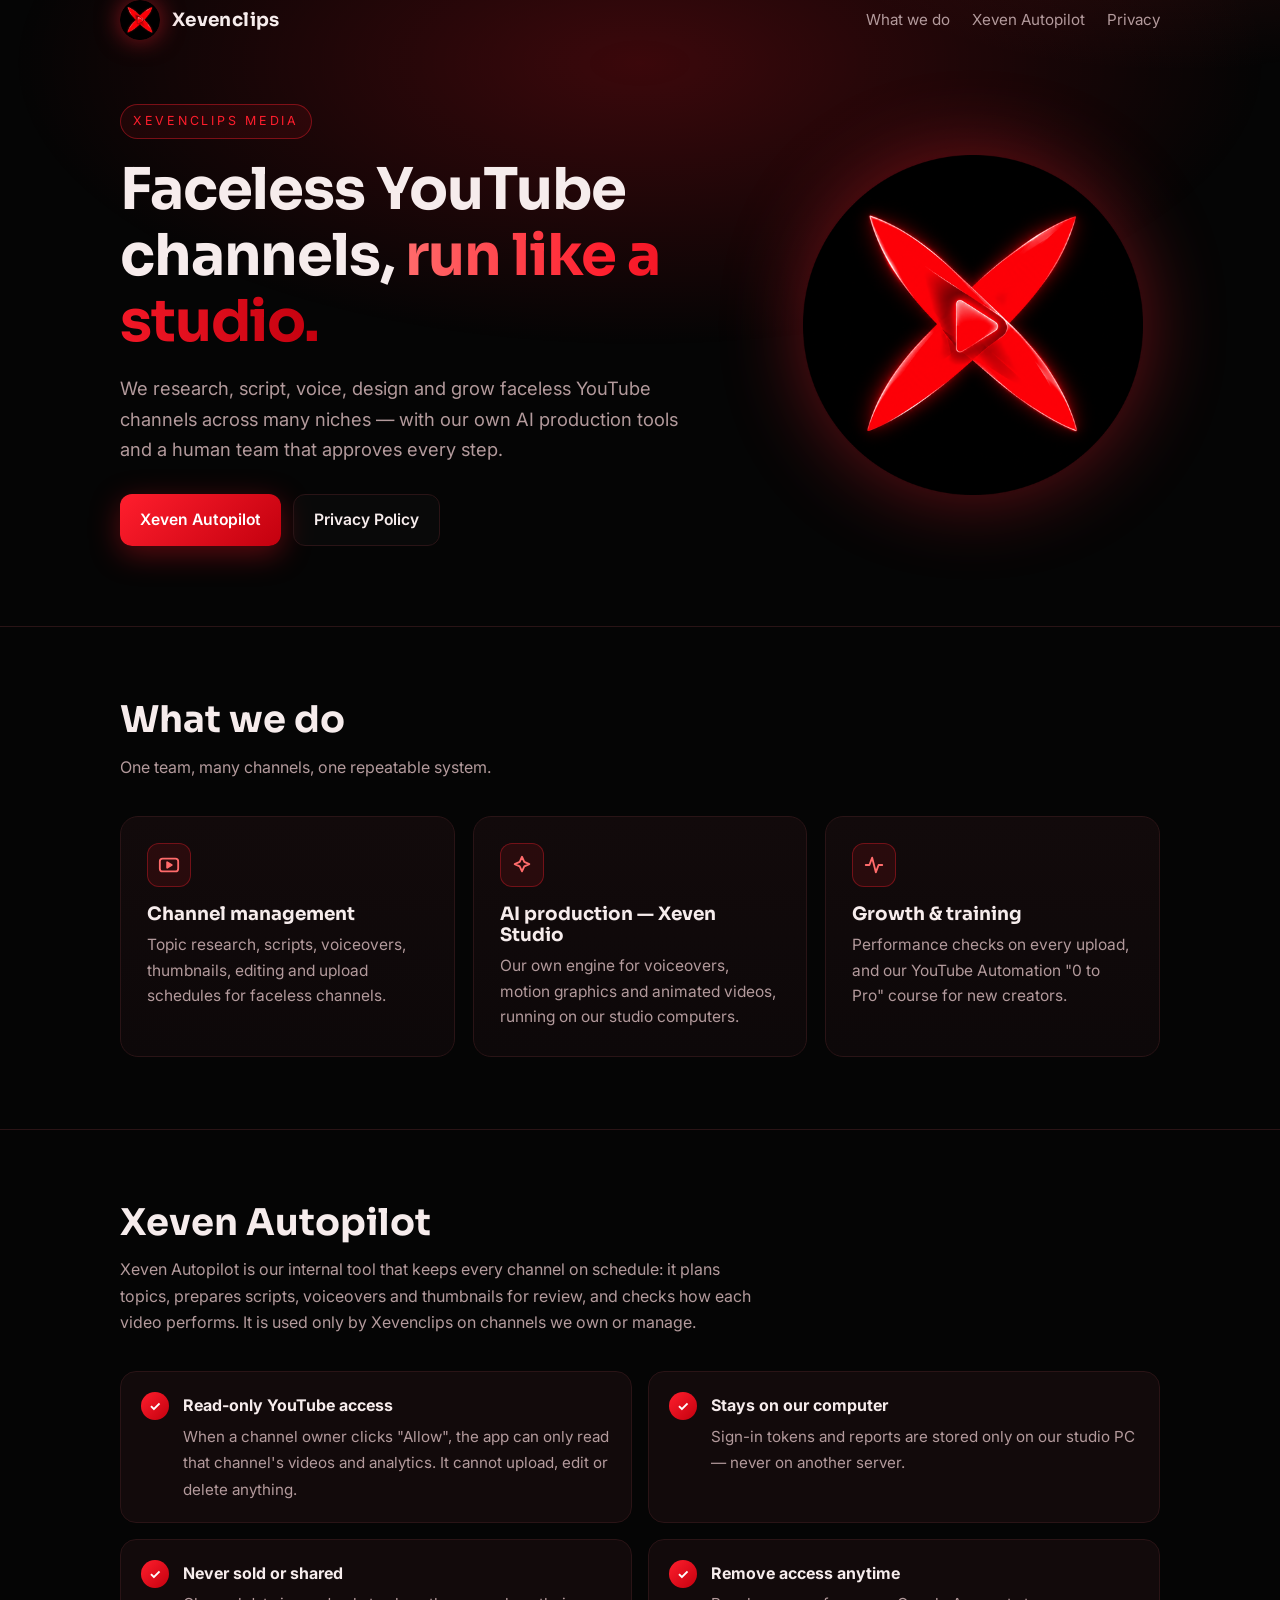
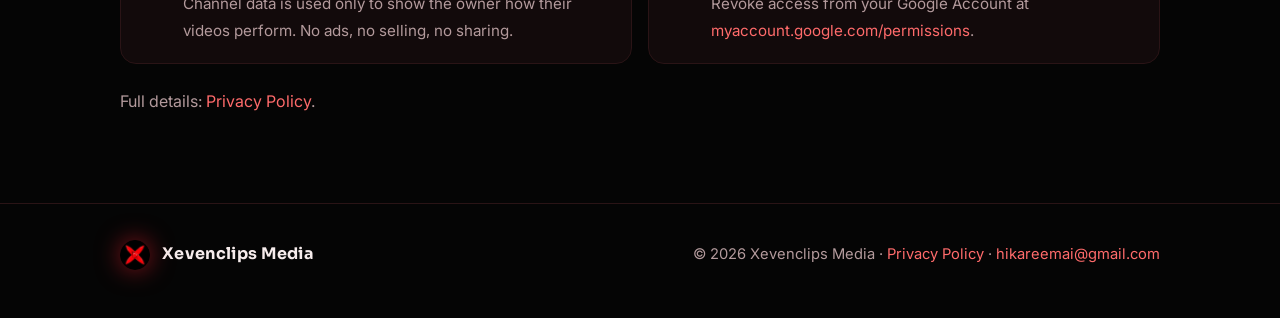
==== index.html @ 29d520d2 "Add Xevenclips website: homepage and Xeven Autopilot privacy policy Co-Authored-By: Claude Opus 5.5 " ====
<!doctype html>
<html lang="en">
<head>
<title>Xevenclips Media – Faceless YouTube Studio</title>
<meta name="description" content="Xevenclips Media builds and runs faceless YouTube channels with AI-powered production tools, including Xeven Autopilot.">
<meta charset="utf-8">
<meta name="viewport" content="width=device-width, initial-scale=1">
<link rel="icon" type="image/png" href="logo.png">
<link rel="preconnect" href="https://fonts.googleapis.com">
<link rel="preconnect" href="https://fonts.gstatic.com" crossorigin>
<link href="https://fonts.googleapis.com/css2?family=Inter:wght@400;500;600&family=Sora:wght@600;700&display=swap" rel="stylesheet">
<link rel="stylesheet" href="style.css">
</head>
<body>
<div class="glow"></div>
<header><nav class="wrap">
  <a class="brand" href="index.html"><img src="logo.png" alt="">Xevenclips</a>
  <div class="navlinks">
    <a class="hide-sm" href="index.html#what">What we do</a>
    <a href="index.html#autopilot">Xeven Autopilot</a>
    <a href="privacy.html">Privacy</a>
  </div>
</nav></header>
<main>
  <div class="wrap hero">
    <div>
      <span class="eyebrow">Xevenclips Media</span>
      <h1>Faceless YouTube channels, <span class="grad">run like a studio.</span></h1>
      <p class="lead">We research, script, voice, design and grow faceless YouTube channels across many niches — with our own AI production tools and a human team that approves every step.</p>
      <div class="btns">
        <a class="btn primary" href="#autopilot">Xeven Autopilot</a>
        <a class="btn ghost" href="privacy.html">Privacy Policy</a>
      </div>
    </div>
    <img class="logo-big" src="logo.png" alt="Xevenclips logo">
  </div>

  <section id="what">
    <div class="wrap">
      <div class="sec-head">
        <h2>What we do</h2>
        <p>One team, many channels, one repeatable system.</p>
      </div>
      <div class="grid3">
        <div class="card">
          <div class="ic"><svg width="22" height="22" viewBox="0 0 24 24" fill="none" stroke="#FF6B6B" stroke-width="2" stroke-linecap="round" stroke-linejoin="round"><rect x="2" y="5" width="20" height="14" rx="3"/><path d="M10 9l5 3-5 3z" fill="#FF6B6B"/></svg></div>
          <h3>Channel management</h3>
          <p>Topic research, scripts, voiceovers, thumbnails, editing and upload schedules for faceless channels.</p>
        </div>
        <div class="card">
          <div class="ic"><svg width="22" height="22" viewBox="0 0 24 24" fill="none" stroke="#FF6B6B" stroke-width="2" stroke-linecap="round" stroke-linejoin="round"><path d="M12 3l2.5 5.5L20 11l-5.5 2.5L12 19l-2.5-5.5L4 11l5.5-2.5z"/></svg></div>
          <h3>AI production — Xeven Studio</h3>
          <p>Our own engine for voiceovers, motion graphics and animated videos, running on our studio computers.</p>
        </div>
        <div class="card">
          <div class="ic"><svg width="22" height="22" viewBox="0 0 24 24" fill="none" stroke="#FF6B6B" stroke-width="2" stroke-linecap="round" stroke-linejoin="round"><path d="M3 12h4l3-8 4 16 3-8h4"/></svg></div>
          <h3>Growth &amp; training</h3>
          <p>Performance checks on every upload, and our YouTube Automation "0 to Pro" course for new creators.</p>
        </div>
      </div>
    </div>
  </section>

  <section id="autopilot">
    <div class="wrap">
      <div class="sec-head">
        <h2>Xeven Autopilot</h2>
        <p>Xeven Autopilot is our internal tool that keeps every channel on schedule: it plans topics, prepares scripts, voiceovers and thumbnails for review, and checks how each video performs. It is used only by Xevenclips on channels we own or manage.</p>
      </div>
      <div class="data">
        <div class="pill"><div class="check">✓</div><div><b>Read-only YouTube access</b><span>When a channel owner clicks "Allow", the app can only read that channel's videos and analytics. It cannot upload, edit or delete anything.</span></div></div>
        <div class="pill"><div class="check">✓</div><div><b>Stays on our computer</b><span>Sign-in tokens and reports are stored only on our studio PC — never on another server.</span></div></div>
        <div class="pill"><div class="check">✓</div><div><b>Never sold or shared</b><span>Channel data is used only to show the owner how their videos perform. No ads, no selling, no sharing.</span></div></div>
        <div class="pill"><div class="check">✓</div><div><b>Remove access anytime</b><span>Revoke access from your Google Account at <a href="https://myaccount.google.com/permissions">myaccount.google.com/permissions</a>.</span></div></div>
      </div>
      <p style="color:var(--muted);margin-top:24px">Full details: <a href="privacy.html">Privacy Policy</a>.</p>
    </div>
  </section>
</main>
<footer>
  <div class="wrap foot">
    <a class="brand" href="index.html"><img src="logo.png" alt="">Xevenclips Media</a>
    <div>© 2026 Xevenclips Media · <a href="privacy.html">Privacy Policy</a> · <a href="mailto:hikareemai@gmail.com">hikareemai@gmail.com</a></div>
  </div>
</footer>
</body>
</html>
---- style.css ----
:root{
  --bg:#050505; --bg2:#0D0809; --card:#120A0B; --line:#2A1416;
  --text:#F6ECEC; --muted:#B39A9C; --blue:#FF1E2D; --blue2:#C3000E; --ice:#FF6B6B;
}
*{box-sizing:border-box}
html{scroll-behavior:smooth}
body{margin:0;background:var(--bg);color:var(--text);font-family:"Inter",system-ui,-apple-system,"Segoe UI",Roboto,sans-serif;line-height:1.65;-webkit-font-smoothing:antialiased;overflow-x:hidden}
a{color:var(--ice);text-decoration:none}
a:hover{text-decoration:underline}
.wrap{max-width:1080px;margin:0 auto;padding:0 20px}
.glow{position:fixed;inset:-20vh -20vw auto;height:90vh;pointer-events:none;z-index:0;
  background:radial-gradient(50% 50% at 50% 30%,rgba(255,20,35,.22),transparent 70%),
             radial-gradient(30% 30% at 80% 10%,rgba(255,60,60,.12),transparent 70%)}
header,main,footer{position:relative;z-index:1}
nav{display:flex;align-items:center;justify-content:space-between;padding:22px 0}
.brand{display:flex;align-items:center;gap:12px;font-family:"Sora",sans-serif;font-weight:700;letter-spacing:.02em;color:var(--text);font-size:1.15rem}
.brand img{width:40px;height:40px;border-radius:50%;filter:drop-shadow(0 0 12px rgba(255,30,45,.55))}
.brand:hover{text-decoration:none}
.navlinks{display:flex;gap:22px;font-size:.95rem}
.navlinks a{color:var(--muted)}
.navlinks a:hover{color:var(--text);text-decoration:none}
.hero{display:grid;grid-template-columns:1.25fr .75fr;gap:40px;align-items:center;padding-top:64px;padding-bottom:80px}
.eyebrow{display:inline-block;font-size:.78rem;letter-spacing:.22em;text-transform:uppercase;color:var(--blue);border:1px solid rgba(255,30,45,.4);background:rgba(255,30,45,.08);padding:6px 12px;border-radius:999px}
h1,h2,h3{font-family:"Sora",sans-serif;line-height:1.15;margin:0}
h1{font-size:clamp(2.2rem,5vw,3.6rem);margin:18px 0 18px;letter-spacing:-.02em}
h1 .grad{background:linear-gradient(90deg,var(--ice),var(--blue) 45%,var(--blue2));-webkit-background-clip:text;background-clip:text;color:transparent}
.lead{font-size:1.15rem;color:var(--muted);max-width:560px;margin:0 0 30px}
.btns{display:flex;flex-wrap:wrap;gap:12px}
.btn{display:inline-flex;align-items:center;gap:8px;padding:12px 20px;border-radius:12px;font-weight:600;font-size:.98rem}
.btn.primary{background:linear-gradient(135deg,var(--blue),var(--blue2));color:#fff;box-shadow:0 8px 30px rgba(255,20,35,.35)}
.btn.ghost{border:1px solid var(--line);color:var(--text);background:rgba(255,255,255,.02)}
.btn:hover{text-decoration:none;filter:brightness(1.08)}
.logo-big{width:100%;max-width:340px;justify-self:center;filter:drop-shadow(0 0 40px rgba(255,30,45,.4));animation:float 6s ease-in-out infinite}
@keyframes float{50%{transform:translateY(-10px)}}
section{padding:72px 0;border-top:1px solid var(--line)}
.sec-head{max-width:640px;margin-bottom:36px}
.sec-head h2{font-size:clamp(1.7rem,3.4vw,2.3rem);margin-bottom:12px}
.sec-head p{color:var(--muted);margin:0}
.grid3{display:grid;grid-template-columns:repeat(3,1fr);gap:18px}
.card{background:linear-gradient(180deg,var(--card),var(--bg2));border:1px solid var(--line);border-radius:18px;padding:26px}
.card .ic{width:44px;height:44px;border-radius:12px;display:grid;place-items:center;background:rgba(255,30,45,.1);border:1px solid rgba(255,30,45,.35);margin-bottom:16px}
.card h3{font-size:1.15rem;margin-bottom:8px}
.card p{color:var(--muted);margin:0;font-size:.97rem}
.data{display:grid;grid-template-columns:repeat(2,1fr);gap:16px}
.pill{display:flex;gap:14px;align-items:flex-start;background:var(--card);border:1px solid var(--line);border-radius:16px;padding:20px}
.pill b{display:block;margin-bottom:4px}
.pill span{color:var(--muted);font-size:.95rem}
.check{flex:none;width:28px;height:28px;border-radius:50%;display:grid;place-items:center;background:linear-gradient(135deg,var(--blue),var(--blue2));color:#fff;font-weight:700;font-size:.85rem}
footer{border-top:1px solid var(--line);padding:36px 0 48px;color:var(--muted);font-size:.92rem}
.foot{display:flex;flex-wrap:wrap;gap:16px;justify-content:space-between;align-items:center}
.foot .brand{font-size:1rem}
.foot .brand img{width:30px;height:30px}
/* privacy page */
.doc{max-width:760px;padding-top:40px;padding-bottom:80px}
.doc h1{font-size:clamp(2rem,4vw,2.8rem);margin:16px 0 6px}
.doc .meta{color:var(--muted);margin-bottom:36px}
.doc h2{font-size:1.25rem;margin:34px 0 10px;color:var(--ice)}
.doc p,.doc li{color:#E3D3D4}
.doc code{background:var(--card);border:1px solid var(--line);border-radius:6px;padding:1px 6px;font-size:.9em;color:var(--ice)}
.doc ul{padding-left:20px}
.box{background:var(--card);border:1px solid var(--line);border-left:3px solid var(--blue);border-radius:12px;padding:16px 18px;margin:18px 0}
@media (max-width:860px){
  .hero{grid-template-columns:1fr;padding-top:36px;padding-bottom:56px;text-align:left}
  .logo-big{max-width:200px;order:-1;justify-self:start}
  .grid3{grid-template-columns:1fr}
  .data{grid-template-columns:1fr}
  .navlinks{gap:14px;font-size:.88rem}
}
@media (max-width:420px){ .navlinks a.hide-sm{display:none} }
@media (prefers-reduced-motion:reduce){ .logo-big{animation:none} }
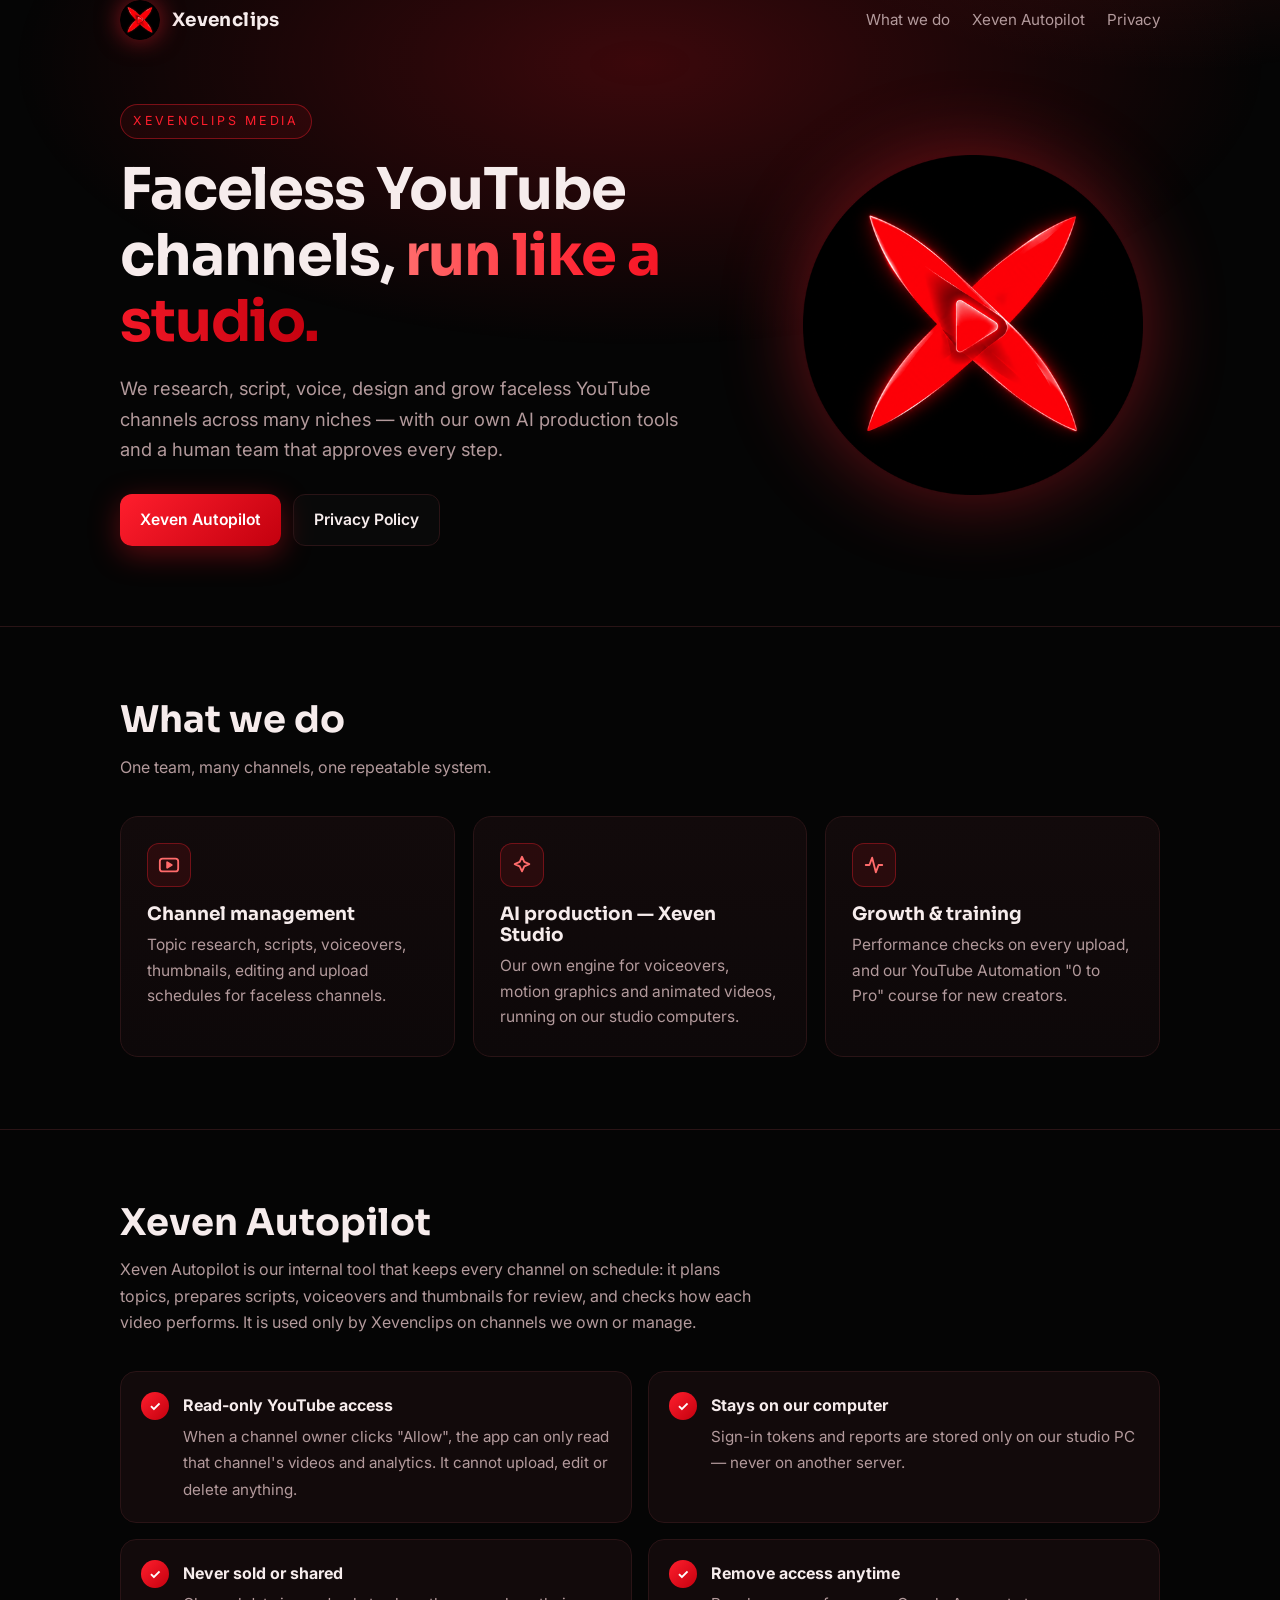
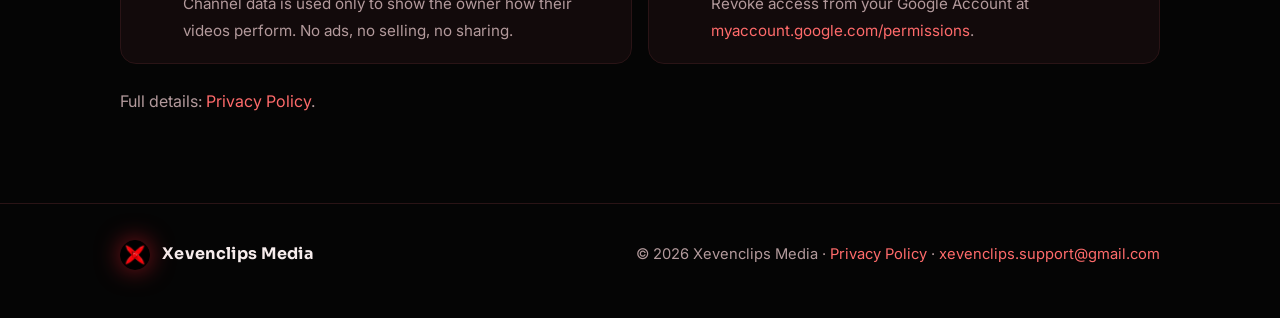
==== commit 5cf280bb: "Use xevenclips.support@gmail.com as the contact email Co-Authored-By: Claude Opus 5.5 <noreply@anthr" ====
--- a/index.html
+++ b/index.html
@@ -80,7 +80,7 @@
 <footer>
   <div class="wrap foot">
     <a class="brand" href="index.html"><img src="logo.png" alt="">Xevenclips Media</a>
-    <div>© 2026 Xevenclips Media · <a href="privacy.html">Privacy Policy</a> · <a href="mailto:hikareemai@gmail.com">hikareemai@gmail.com</a></div>
+    <div>© 2026 Xevenclips Media · <a href="privacy.html">Privacy Policy</a> · <a href="mailto:xevenclips.support@gmail.com">xevenclips.support@gmail.com</a></div>
   </div>
 </footer>
 </body>
